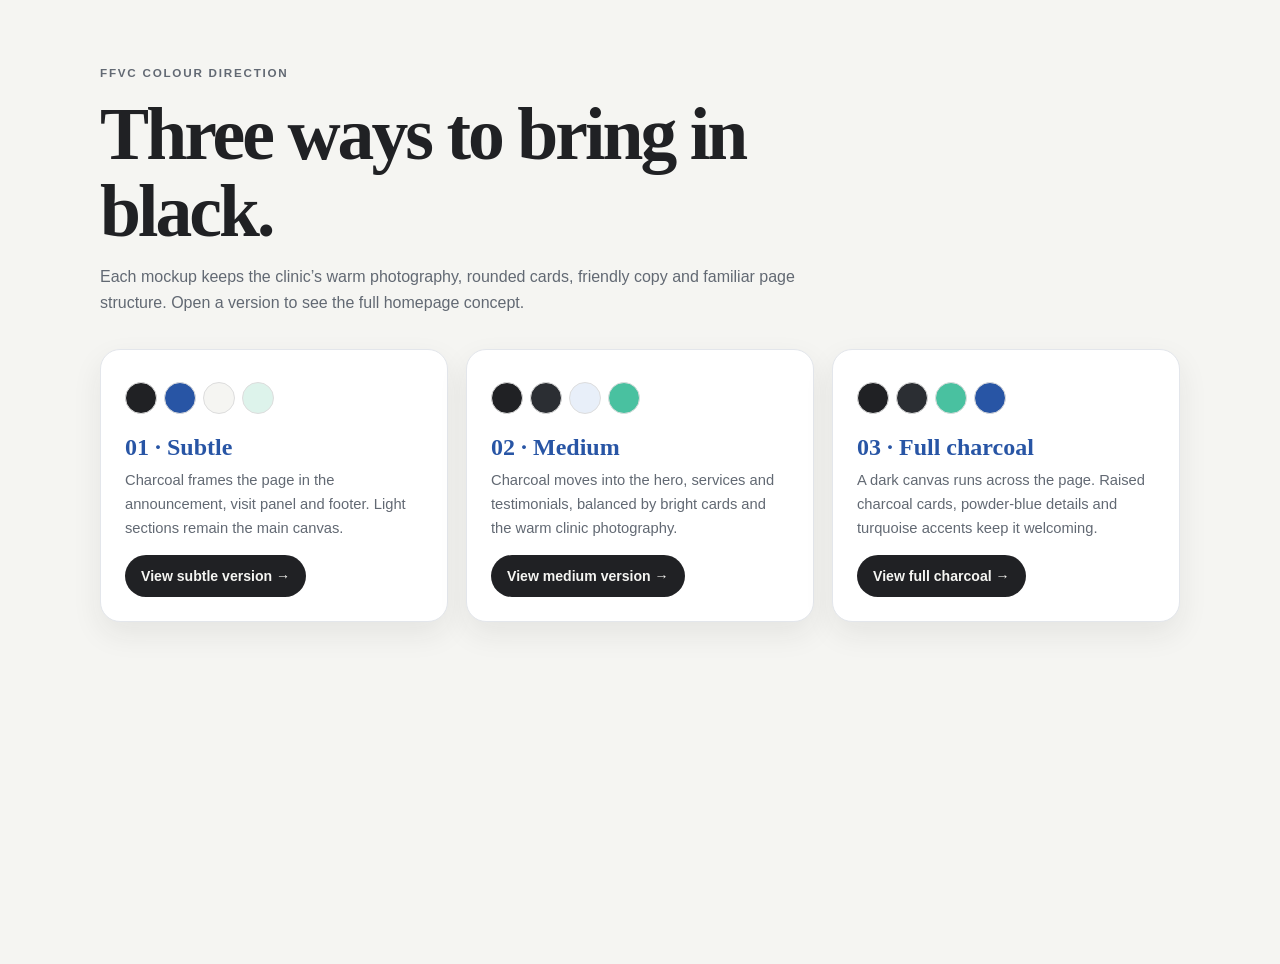
==== ffvc-black-mockups/index.html @ f1925865 "website update" ====
<!doctype html><html lang="en-AU"><head><meta charset="utf-8"><meta name="viewport" content="width=device-width,initial-scale=1"><title>FFVC — Black palette mockups</title><link rel="stylesheet" href="styles.css"><style>
body{min-height:100vh;background:#f5f5f2;color:#202124;font:16px/1.6 'DM Sans',Arial,sans-serif}.wrap{width:min(1080px,calc(100% - 40px));margin:64px auto}.intro{max-width:700px;margin-bottom:34px}.intro h1{font:600 clamp(2.6rem,6vw,4.6rem)/1.05 'Playfair Display',Georgia,serif;letter-spacing:-.04em;color:#202124;margin:0 0 14px}.intro p{color:#626973}.grid{display:grid;grid-template-columns:repeat(3,1fr);gap:18px}.option{display:flex;flex-direction:column;min-height:240px;padding:24px;border-radius:20px;background:white;border:1px solid #e3e6eb;box-shadow:0 12px 30px rgba(32,33,36,.08)}.swatches{display:flex;gap:7px;margin:8px 0 20px}.swatches i{width:32px;height:32px;border-radius:50%;border:1px solid #ddd}.option h2{font:600 1.5rem 'Playfair Display',Georgia,serif;color:#2855a5;margin:0 0 8px}.option p{font-size:.92rem;color:#626973}.option a{margin-top:auto;display:inline-flex;width:max-content;background:#202124;color:#f5f5f2;padding:10px 16px;border-radius:999px;font-size:.88rem;font-weight:700}@media(max-width:700px){.wrap{margin:38px auto}.grid{grid-template-columns:1fr}}
</style></head><body><main class="wrap"><div class="intro"><p class="eyebrow">FFVC colour direction</p><h1>Three ways to bring in black.</h1><p>Each mockup keeps the clinic’s warm photography, rounded cards, friendly copy and familiar page structure. Open a version to see the full homepage concept.</p></div><div class="grid"><article class="option"><div class="swatches"><i style="background:#202124"></i><i style="background:#2855a5"></i><i style="background:#f5f5f2"></i><i style="background:#ddf3eb"></i></div><h2>01 · Subtle</h2><p>Charcoal frames the page in the announcement, visit panel and footer. Light sections remain the main canvas.</p><a href="subtle.html">View subtle version →</a></article><article class="option"><div class="swatches"><i style="background:#202124"></i><i style="background:#2b2e33"></i><i style="background:#e8eff9"></i><i style="background:#49c1a0"></i></div><h2>02 · Medium</h2><p>Charcoal moves into the hero, services and testimonials, balanced by bright cards and the warm clinic photography.</p><a href="medium.html">View medium version →</a></article><article class="option"><div class="swatches"><i style="background:#202124"></i><i style="background:#2b2e33"></i><i style="background:#49c1a0"></i><i style="background:#2855a5"></i></div><h2>03 · Full charcoal</h2><p>A dark canvas runs across the page. Raised charcoal cards, powder-blue details and turquoise accents keep it welcoming.</p><a href="full.html">View full charcoal →</a></article></div></main></body></html>
---- ffvc-black-mockups/styles.css ----
:root{--ink:#202124;--blue:#2855A5;--teal:#49C1A0;--warm:#F5F5F2;--powder:#E8EFF9;--mint:#DDF3EB;--paper:#fff;--body:#202124;--surface:#fff;--canvas:#F5F5F2;--muted:#626973;--line:#e4e8ed;--radius:22px;--shadow:0 12px 34px rgba(32,33,36,.09)}
*{box-sizing:border-box}body{margin:0;background:var(--canvas);color:var(--body);font:16px/1.65 system-ui,-apple-system,BlinkMacSystemFont,'Segoe UI',sans-serif}h1,h2,h3,p{margin-top:0}h1,h2,h3{font-family:Georgia,'Times New Roman',serif;line-height:1.12}a{color:inherit;text-decoration:none}.announcement{text-align:center;padding:8px 18px;background:var(--ink);color:var(--warm);font-size:.82rem;font-weight:600}.header{position:sticky;top:0;z-index:5;background:var(--header,#F5F5F2);color:var(--header-ink,#202124);border-bottom:1px solid var(--line)}.nav{max-width:1160px;height:84px;margin:auto;padding:0 22px;display:flex;align-items:center;justify-content:space-between;gap:28px}.logo{width:min(390px,39vw);height:62px;object-fit:contain;object-position:left center}.links{display:flex;align-items:center;gap:23px;font-size:.88rem;font-weight:650}.button{display:inline-flex;align-items:center;justify-content:center;padding:12px 20px;border-radius:999px;background:var(--blue);color:var(--warm);font-weight:750;box-shadow:0 8px 18px rgba(40,85,165,.17)}.button.secondary{background:var(--surface);color:var(--blue);border:1px solid var(--line);box-shadow:none}.container{width:min(1160px,calc(100% - 44px));margin:auto}.hero{padding:70px 0 78px;background:var(--hero,linear-gradient(112deg,#E8EFF9,#F5F5F2 52%,#DDF3EB))}.hero-grid{display:grid;grid-template-columns:1fr 1.02fr;gap:58px;align-items:center}.eyebrow{color:var(--eyebrow,#2855A5);font-size:.73rem;font-weight:800;letter-spacing:.15em;text-transform:uppercase;margin-bottom:13px}.hero h1{max-width:580px;color:var(--hero-title,#2855A5);font-size:clamp(3.1rem,5.3vw,5rem);letter-spacing:-.045em;margin-bottom:18px}.hero h1 em{color:var(--teal);font-style:normal}.hero-copy>p:not(.eyebrow){max-width:495px;color:var(--body);font-size:1.07rem}.actions{display:flex;flex-wrap:wrap;gap:12px;margin:25px 0}.trust{font-size:.87rem;color:var(--muted)}.hero-photo{position:relative}.hero-photo img{display:block;width:100%;height:430px;object-fit:cover;border-radius:46% 46% 24px 24px;box-shadow:var(--shadow)}.photo-note{position:absolute;left:-24px;bottom:22px;max-width:235px;background:var(--surface);padding:15px 18px;border-radius:16px;box-shadow:var(--shadow);font-size:.87rem}.photo-note strong{display:block;color:var(--blue);font:600 1.1rem Georgia,'Times New Roman',serif}.section{padding:76px 0;background:var(--section-bg,var(--canvas));color:var(--body)}.section-head{text-align:center;max-width:720px;margin:0 auto 38px}.section h2{font-size:clamp(2.15rem,4vw,3.1rem);color:var(--section-title,var(--blue));margin-bottom:14px;letter-spacing:-.03em}.section-head>p:last-child{color:var(--section-lead,var(--muted));margin-bottom:0}.cards{display:grid;grid-template-columns:repeat(3,1fr);gap:18px}.card{background:var(--card,var(--surface));color:var(--card-ink,var(--body));border:1px solid var(--card-line,var(--line));padding:24px;border-radius:var(--radius);box-shadow:var(--card-shadow,0 8px 24px rgba(40,85,165,.055))}.icon{width:48px;height:48px;border-radius:16px;background:var(--icon-bg,var(--mint));color:var(--blue);display:grid;place-items:center;font-size:1.2rem;font-weight:800;margin-bottom:16px}.card h3{font-size:1.25rem;color:var(--card-title,var(--blue));margin-bottom:8px}.card p{font-size:.92rem;color:var(--card-copy,var(--muted));margin-bottom:0}.services{--section-bg:var(--mint);padding-top:82px;padding-bottom:86px}.service-grid{display:grid;grid-template-columns:repeat(3,1fr);gap:18px}.service{padding:24px;background:var(--surface);border-radius:18px;box-shadow:var(--shadow)}.service .icon{background:transparent;color:var(--teal);font-size:1.5rem;margin-bottom:6px}.service h3{font-size:1.25rem;color:var(--blue);margin-bottom:7px}.service p{font-size:.92rem;color:var(--muted);margin-bottom:0}.service-cta{text-align:center;margin-top:30px}.about{display:grid;grid-template-columns:1fr 1fr;align-items:center;gap:62px}.about-photo img{width:100%;height:420px;object-fit:cover;border-radius:26px;box-shadow:var(--shadow)}.about h2{color:var(--blue);font-size:clamp(2.2rem,4vw,3.2rem)}.about-copy>p:not(.eyebrow){color:var(--muted)}.checks{padding-left:0;list-style:none;display:grid;gap:10px;margin:23px 0}.checks li:before{content:'✓';color:var(--teal);font-weight:900;margin-right:10px}.quotes{--section-bg:var(--powder);text-align:center}.quote{font:1.08rem/1.55 Georgia,'Times New Roman',serif;color:var(--body);margin-bottom:20px}.avatar{display:inline-grid;place-items:center;width:40px;height:40px;border-radius:50%;background:var(--mint);color:var(--blue);font-weight:800;margin-right:8px}.person{font-size:.86rem;font-weight:700}.visit{padding:78px 0}.visit-card{display:grid;grid-template-columns:1.1fr .9fr;overflow:hidden;border-radius:28px;background:var(--ink);color:var(--warm);box-shadow:var(--shadow)}.visit-copy{padding:42px}.visit-copy h2{color:var(--warm);font-size:clamp(2.2rem,4vw,3rem)}.visit-copy p{color:var(--powder);max-width:450px}.visit-copy .eyebrow{color:var(--teal)}.details{display:flex;flex-wrap:wrap;gap:24px;margin:22px 0}.details b,.details span{display:block}.details span{font-size:.85rem;color:var(--powder)}.map{min-height:355px;background:linear-gradient(135deg,#d8e4ef,#abc1d4);display:grid;place-items:center;color:#39516a;text-align:center;padding:22px}.map-card{background:rgba(255,255,255,.88);padding:18px 24px;border-radius:15px}.footer{background:var(--ink);color:var(--powder);padding:48px 0 20px}.footer-grid{display:grid;grid-template-columns:1.3fr 1fr 1fr;gap:42px;padding-bottom:32px}.footer .logo{width:205px;height:74px;filter:brightness(0) invert(1);opacity:.95}.footer h3{font:800 .78rem system-ui,-apple-system,BlinkMacSystemFont,'Segoe UI',sans-serif;color:var(--teal);letter-spacing:.13em;text-transform:uppercase}.footer p,.footer a,.footer span{font-size:.9rem}.footer p{max-width:290px;color:#d2d8e1}.footer-links{display:grid;gap:7px}.copyright{border-top:1px solid rgba(245,245,242,.18);padding-top:15px;display:flex;justify-content:space-between;color:#c7ced7;font-size:.78rem}
/* Subtle */.theme-subtle{--header:#F5F5F2;--header-ink:#202124;--hero:linear-gradient(112deg,#E8EFF9,#F5F5F2 52%,#DDF3EB)}
/* Medium: charcoal anchor bands, light content sections */.theme-medium{--eyebrow:#49C1A0;--header:#202124;--header-ink:#F5F5F2;--line:#404247;--hero:#202124;--hero-title:#F5F5F2;--body:#202124}.theme-medium .hero{color:#F5F5F2}.theme-medium .hero-copy>p:not(.eyebrow){color:#E8EFF9}.theme-medium .trust{color:#E8EFF9}.theme-medium .photo-note{--surface:#F5F5F2}.theme-medium .services{--section-bg:#202124;--section-title:#F5F5F2;--section-lead:#E8EFF9;--surface:#F5F5F2}.theme-medium .quotes{--section-bg:#202124;--section-title:#F5F5F2;--section-lead:#E8EFF9;--card:#F5F5F2}
/* Full charcoal canvas */.theme-full{--eyebrow:#49C1A0;--canvas:#202124;--header:#202124;--header-ink:#F5F5F2;--line:#44474c;--body:#F5F5F2;--muted:#D2D6DD;--hero:#202124;--hero-title:#F5F5F2;--section-bg:#202124;--section-title:#F5F5F2;--section-lead:#D2D6DD;--card:#2B2E33;--card-ink:#F5F5F2;--card-title:#F5F5F2;--card-copy:#D2D6DD;--card-line:#44474c;--surface:#2B2E33;--shadow:0 14px 36px rgba(0,0,0,.22)}.theme-full .hero-copy>p:not(.eyebrow),.theme-full .about-copy>p:not(.eyebrow){color:#D2D6DD}.theme-full .about h2{color:#F5F5F2}.theme-full .services{--section-bg:#202124}.theme-full .quotes{--section-bg:#202124;--card:#2B2E33}.theme-full .service{background:#2B2E33;color:#F5F5F2}.theme-full .service h3{color:#F5F5F2}.theme-full .service p{color:#D2D6DD}.theme-full .service .icon{color:var(--teal)}.theme-full .button.secondary{--surface:#2B2E33;color:#F5F5F2;border-color:#4b4e54}
.preview-bar{max-width:1160px;margin:28px auto 0;padding:0 22px;color:#646970;font:600 .76rem system-ui,-apple-system,BlinkMacSystemFont,'Segoe UI',sans-serif;letter-spacing:.1em;text-transform:uppercase}.preview-bar span{display:inline-block;border:1px solid #d7dbe1;border-radius:999px;padding:6px 11px;background:#fff}.theme-full .preview-bar{color:#d2d6dd}.theme-full .preview-bar span{background:#2b2e33;border-color:#44474c}
@media(max-width:850px){.links{gap:12px;font-size:.78rem}.nav{height:74px}.logo{width:280px}.hero-grid{gap:30px}.cards,.service-grid{grid-template-columns:repeat(2,1fr)}.about{gap:36px}.about-photo img{height:350px}}
@media(max-width:650px){.nav{height:68px}.logo{width:190px;height:54px}.links a:not(.button){display:none}.container{width:min(100% - 32px,560px)}.hero{padding:48px 0 58px}.hero-grid,.about{grid-template-columns:1fr;gap:30px}.hero h1{font-size:clamp(2.8rem,12vw,4rem)}.hero-photo img{height:330px}.photo-note{left:10px;bottom:12px}.section{padding:58px 0}.cards,.service-grid{grid-template-columns:1fr}.about-photo{order:2}.about-photo img{height:310px}.visit{padding:56px 0}.visit-card{grid-template-columns:1fr}.visit-copy{padding:30px 24px}.map{min-height:230px}.footer-grid{grid-template-columns:1fr 1fr;gap:24px}.footer-grid>div:first-child{grid-column:1/-1}.copyright{flex-direction:column;gap:4px}.theme-full .cards .card{padding:21px}}

.theme-full .photo-note{--surface:#F5F5F2;color:#202124}.theme-full .cards .card{--card:#F5F5F2;--card-ink:#202124;--card-title:#2855A5;--card-copy:#202124;--card-line:#E8EFF9}.theme-full .service{background:#F5F5F2;color:#202124}.theme-full .service h3{color:#2855A5}.theme-full .service p{color:#202124}.theme-full .visit-copy{background:#E8EFF9;color:#202124}.theme-full .visit-copy h2{color:#202124}.theme-full .visit-copy p{color:#202124}.theme-full .visit-copy .eyebrow{color:#2855A5}.theme-full .visit-copy .details span{color:#202124}
.theme-full .visit-copy .details b{color:#202124}
.theme-medium .hero-photo img{height:auto;aspect-ratio:3 / 2;object-fit:cover;object-position:center center}.theme-full .hero-photo img{height:auto;aspect-ratio:3 / 2;object-fit:cover;object-position:center center}.theme-full .cards .icon{background:#B8E2D5}

.visit-card{grid-template-columns:1fr 1fr;align-items:stretch}.visit-copy{align-self:center}.locations{display:grid;align-content:center;gap:14px;padding:18px;background:#202124}.location-card{padding:18px 20px;border-radius:18px;background:#F5F5F2;color:#202124;box-shadow:0 8px 22px rgba(0,0,0,.12)}.location-card .eyebrow{margin-bottom:5px;color:#2855A5}.location-card h3{margin:0 0 5px;color:#202124;font:700 1.08rem system-ui,-apple-system,BlinkMacSystemFont,'Segoe UI',sans-serif}.location-card>p:not(.eyebrow){margin:0 0 12px;color:#202124;font-size:.9rem}.location-actions{display:flex;align-items:center;flex-wrap:wrap;gap:10px}.location-phone{color:#2855A5;font-weight:750}.location-card .directions{padding:9px 13px;background:#E8EFF9;border-color:#E8EFF9;color:#2855A5;font-size:.82rem;box-shadow:none}.footer-location{display:grid;gap:2px;margin-bottom:9px}.footer-location b{display:inline-block;width:max-content;padding:3px 8px;border-radius:6px;background:#E8EFF9;color:#2855A5;font-size:.87rem}.theme-full .locations{background:#202124}.theme-full .visit-copy{background:#E8EFF9;color:#202124}.theme-full .visit-copy h2,.theme-full .visit-copy p{color:#202124}.theme-full .visit-copy .eyebrow{color:#2855A5}
@media(max-width:650px){.visit-card{grid-template-columns:1fr}.locations{padding:18px}.location-card{padding:17px}}
.photo-note span{display:block;margin-top:4px;color:#626973;font-size:.86rem;line-height:1.45}
.trust{display:flex;align-items:center;gap:12px;font-size:.87rem}.trust-icons{display:flex;align-items:center;flex:0 0 auto}.trust-icons span{display:grid;place-items:center;width:31px;height:31px;margin-left:-5px;border:2px solid var(--trust-border,#F5F5F2);border-radius:50%;background:#DDF3EB;color:#2855A5}.trust-icons span:first-child{margin-left:0}.trust-icons svg{width:16px;height:16px}.theme-medium .trust-icons span,.theme-full .trust-icons span{border-color:#202124}
.location-card{display:grid;grid-template-columns:minmax(0,1fr) 150px;align-items:center;gap:14px}.location-info{min-width:0}.location-map{display:block;width:150px;height:112px;border:0;border-radius:12px;background:#E8EFF9}.location-card .location-actions{gap:8px}.location-card .directions{white-space:nowrap}
@media(max-width:650px){.location-card{grid-template-columns:1fr}.location-map{width:100%;height:140px}}

/* Shared location layout: intro above two side-by-side clinic panels */.visit-card{grid-template-columns:1fr;gap:22px;padding:28px}.visit-copy{align-self:stretch;text-align:center;padding:24px 28px;background:#E8EFF9;color:#202124;border-radius:18px}.visit-copy h2,.visit-copy p{color:#202124}.visit-copy .eyebrow{color:#2855A5}.locations{grid-template-columns:repeat(2,minmax(0,1fr));align-content:stretch;gap:14px;padding:0;background:transparent}.location-card{grid-template-columns:minmax(0,1fr) 135px;align-items:center;gap:12px;padding:17px}.location-map{width:135px;height:112px}.location-card a.button.secondary.directions{color:#2855A5;background:#E8EFF9;border-color:#CDDDF1}.theme-full .visit-card{background:#202124}.theme-full .visit-copy{background:#E8EFF9;color:#202124}.theme-full .visit-copy h2,.theme-full .visit-copy p{color:#202124}.theme-full .visit-copy .eyebrow{color:#2855A5}
@media(max-width:850px){.locations{grid-template-columns:1fr}.location-card{grid-template-columns:minmax(0,1fr) 160px}.location-map{width:160px;height:120px}}
@media(max-width:650px){.visit-card{padding:18px}.locations{grid-template-columns:1fr}.location-card{grid-template-columns:1fr}.location-map{width:100%;height:140px}}

/* Transparent visit heading over a softened charcoal outer panel */.visit-card{background:#2B2E33}.visit-copy{background:transparent;color:#F5F5F2}.visit-copy h2,.visit-copy p{color:#F5F5F2}.visit-copy .eyebrow{color:#49C1A0}.theme-full .visit-card{background:#2B2E33}.theme-full .visit-copy{background:transparent;color:#F5F5F2}.theme-full .visit-copy h2,.theme-full .visit-copy p{color:#F5F5F2}.theme-full .visit-copy .eyebrow{color:#49C1A0}

/* More contrast and a tighter visit panel */.visit{padding:54px 0}.visit-card{padding:22px;gap:16px;background:#3B424D}.visit-copy{padding:8px 16px 0;text-align:center}.visit-copy .eyebrow{margin-bottom:8px}.visit-copy h2{margin:0 auto 12px}.visit-copy p:not(.eyebrow){max-width:600px;margin:0 auto;color:#E8EFF9;text-align:center}.theme-full .visit-card{background:#3B424D}.theme-full .visit-copy{padding:8px 16px 0;background:transparent;text-align:center}.theme-full .visit-copy h2{margin:0 auto 12px;color:#F5F5F2}.theme-full .visit-copy p:not(.eyebrow){max-width:600px;margin:0 auto;color:#E8EFF9;text-align:center}.theme-full .visit-copy .eyebrow{margin-bottom:8px}
@media(max-width:650px){.visit{padding:42px 0}.visit-card{padding:16px;gap:14px}.visit-copy{padding:6px 8px 0}}
/* Full charcoal location refinements: remove the dark inset, lift the panel, enlarge maps */
.theme-full .visit-card{background:#48505C}
.theme-full .locations{padding:0;background:transparent;gap:16px}
.theme-full .location-map{width:175px;height:132px}
.theme-full .location-card{grid-template-columns:minmax(0,1fr) 175px;gap:16px}
@media(max-width:850px){.theme-full .location-map{width:160px;height:124px}.theme-full .location-card{grid-template-columns:minmax(0,1fr) 160px}}
@media(max-width:650px){.theme-full .location-card{grid-template-columns:1fr}.theme-full .location-map{width:100%;height:160px}}

/* Shared hero treatment: friendly team photo in a clean rounded rectangle */
.hero-photo img{border-radius:26px;object-position:center center}

/* Give the shared hero photo more visual weight in both charcoal treatments */
.theme-medium .hero-grid,.theme-full .hero-grid{grid-template-columns:.88fr 1.12fr;gap:40px}
.theme-medium .hero-photo img,.theme-full .hero-photo img{aspect-ratio:4 / 3}
@media(max-width:850px){.theme-medium .hero-grid,.theme-full .hero-grid{grid-template-columns:.9fr 1.1fr;gap:26px}}
@media(max-width:650px){.theme-medium .hero-grid,.theme-full .hero-grid{grid-template-columns:1fr}.theme-medium .hero-photo img,.theme-full .hero-photo img{aspect-ratio:4 / 3}}

/* Keep full charcoal hero geometry explicitly matched to the medium version */
.theme-full .hero-grid{grid-template-columns:.88fr 1.12fr;gap:40px}
.theme-full .hero-photo img{aspect-ratio:4 / 3;border-radius:26px;object-position:center center}
@media(max-width:850px){.theme-full .hero-grid{grid-template-columns:.9fr 1.1fr;gap:26px}}
@media(max-width:650px){.theme-full .hero-grid{grid-template-columns:1fr}.theme-full .hero-photo img{aspect-ratio:4 / 3}}

/* Footer locations without badge backgrounds */
.footer-location b{width:auto;padding:0;border-radius:0;background:transparent;color:#49C1A0}
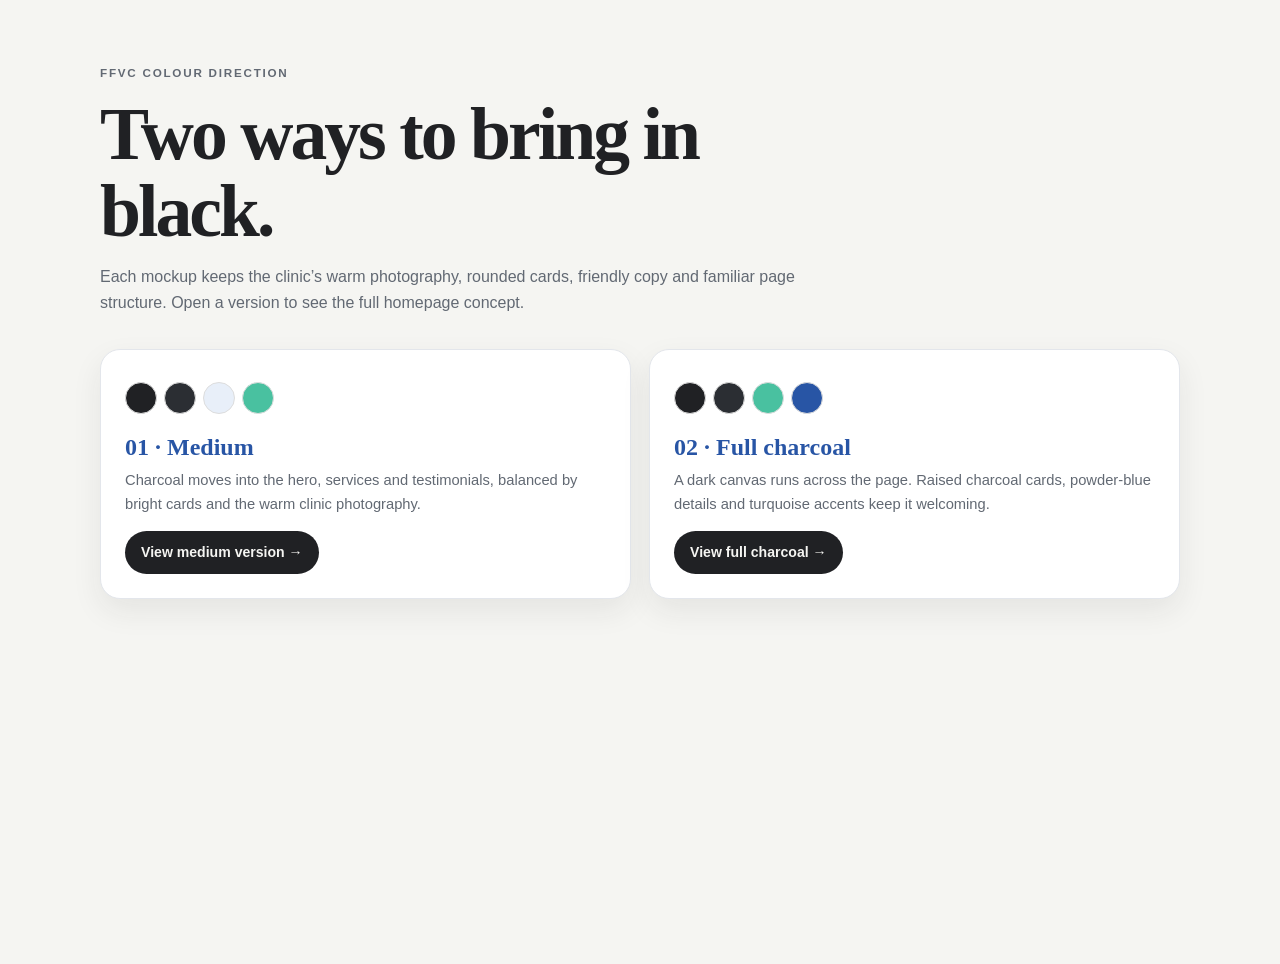
==== commit 0fc4ae8e: "Refine black mockups for review: drop subtle variant, fix hero crop, and align service card titles w" ====
--- a/ffvc-black-mockups/index.html
+++ b/ffvc-black-mockups/index.html
@@ -1,3 +1,3 @@
 <!doctype html><html lang="en-AU"><head><meta charset="utf-8"><meta name="viewport" content="width=device-width,initial-scale=1"><title>FFVC — Black palette mockups</title><link rel="stylesheet" href="styles.css"><style>
-body{min-height:100vh;background:#f5f5f2;color:#202124;font:16px/1.6 'DM Sans',Arial,sans-serif}.wrap{width:min(1080px,calc(100% - 40px));margin:64px auto}.intro{max-width:700px;margin-bottom:34px}.intro h1{font:600 clamp(2.6rem,6vw,4.6rem)/1.05 'Playfair Display',Georgia,serif;letter-spacing:-.04em;color:#202124;margin:0 0 14px}.intro p{color:#626973}.grid{display:grid;grid-template-columns:repeat(3,1fr);gap:18px}.option{display:flex;flex-direction:column;min-height:240px;padding:24px;border-radius:20px;background:white;border:1px solid #e3e6eb;box-shadow:0 12px 30px rgba(32,33,36,.08)}.swatches{display:flex;gap:7px;margin:8px 0 20px}.swatches i{width:32px;height:32px;border-radius:50%;border:1px solid #ddd}.option h2{font:600 1.5rem 'Playfair Display',Georgia,serif;color:#2855a5;margin:0 0 8px}.option p{font-size:.92rem;color:#626973}.option a{margin-top:auto;display:inline-flex;width:max-content;background:#202124;color:#f5f5f2;padding:10px 16px;border-radius:999px;font-size:.88rem;font-weight:700}@media(max-width:700px){.wrap{margin:38px auto}.grid{grid-template-columns:1fr}}
-</style></head><body><main class="wrap"><div class="intro"><p class="eyebrow">FFVC colour direction</p><h1>Three ways to bring in black.</h1><p>Each mockup keeps the clinic’s warm photography, rounded cards, friendly copy and familiar page structure. Open a version to see the full homepage concept.</p></div><div class="grid"><article class="option"><div class="swatches"><i style="background:#202124"></i><i style="background:#2855a5"></i><i style="background:#f5f5f2"></i><i style="background:#ddf3eb"></i></div><h2>01 · Subtle</h2><p>Charcoal frames the page in the announcement, visit panel and footer. Light sections remain the main canvas.</p><a href="subtle.html">View subtle version →</a></article><article class="option"><div class="swatches"><i style="background:#202124"></i><i style="background:#2b2e33"></i><i style="background:#e8eff9"></i><i style="background:#49c1a0"></i></div><h2>02 · Medium</h2><p>Charcoal moves into the hero, services and testimonials, balanced by bright cards and the warm clinic photography.</p><a href="medium.html">View medium version →</a></article><article class="option"><div class="swatches"><i style="background:#202124"></i><i style="background:#2b2e33"></i><i style="background:#49c1a0"></i><i style="background:#2855a5"></i></div><h2>03 · Full charcoal</h2><p>A dark canvas runs across the page. Raised charcoal cards, powder-blue details and turquoise accents keep it welcoming.</p><a href="full.html">View full charcoal →</a></article></div></main></body></html>
+body{min-height:100vh;background:#f5f5f2;color:#202124;font:16px/1.6 'DM Sans',Arial,sans-serif}.wrap{width:min(1080px,calc(100% - 40px));margin:64px auto}.intro{max-width:700px;margin-bottom:34px}.intro h1{font:600 clamp(2.6rem,6vw,4.6rem)/1.05 'Playfair Display',Georgia,serif;letter-spacing:-.04em;color:#202124;margin:0 0 14px}.intro p{color:#626973}.grid{display:grid;grid-template-columns:repeat(2,1fr);gap:18px}.option{display:flex;flex-direction:column;min-height:240px;padding:24px;border-radius:20px;background:white;border:1px solid #e3e6eb;box-shadow:0 12px 30px rgba(32,33,36,.08)}.swatches{display:flex;gap:7px;margin:8px 0 20px}.swatches i{width:32px;height:32px;border-radius:50%;border:1px solid #ddd}.option h2{font:600 1.5rem 'Playfair Display',Georgia,serif;color:#2855a5;margin:0 0 8px}.option p{font-size:.92rem;color:#626973}.option a{margin-top:auto;display:inline-flex;width:max-content;background:#202124;color:#f5f5f2;padding:10px 16px;border-radius:999px;font-size:.88rem;font-weight:700}@media(max-width:700px){.wrap{margin:38px auto}.grid{grid-template-columns:1fr}}
+</style></head><body><main class="wrap"><div class="intro"><p class="eyebrow">FFVC colour direction</p><h1>Two ways to bring in black.</h1><p>Each mockup keeps the clinic’s warm photography, rounded cards, friendly copy and familiar page structure. Open a version to see the full homepage concept.</p></div><div class="grid"><article class="option"><div class="swatches"><i style="background:#202124"></i><i style="background:#2b2e33"></i><i style="background:#e8eff9"></i><i style="background:#49c1a0"></i></div><h2>01 · Medium</h2><p>Charcoal moves into the hero, services and testimonials, balanced by bright cards and the warm clinic photography.</p><a href="medium.html">View medium version →</a></article><article class="option"><div class="swatches"><i style="background:#202124"></i><i style="background:#2b2e33"></i><i style="background:#49c1a0"></i><i style="background:#2855a5"></i></div><h2>02 · Full charcoal</h2><p>A dark canvas runs across the page. Raised charcoal cards, powder-blue details and turquoise accents keep it welcoming.</p><a href="full.html">View full charcoal →</a></article></div></main></body></html>
--- a/ffvc-black-mockups/styles.css
+++ b/ffvc-black-mockups/styles.css
@@ -1,6 +1,5 @@
 :root{--ink:#202124;--blue:#2855A5;--teal:#49C1A0;--warm:#F5F5F2;--powder:#E8EFF9;--mint:#DDF3EB;--paper:#fff;--body:#202124;--surface:#fff;--canvas:#F5F5F2;--muted:#626973;--line:#e4e8ed;--radius:22px;--shadow:0 12px 34px rgba(32,33,36,.09)}
 *{box-sizing:border-box}body{margin:0;background:var(--canvas);color:var(--body);font:16px/1.65 system-ui,-apple-system,BlinkMacSystemFont,'Segoe UI',sans-serif}h1,h2,h3,p{margin-top:0}h1,h2,h3{font-family:Georgia,'Times New Roman',serif;line-height:1.12}a{color:inherit;text-decoration:none}.announcement{text-align:center;padding:8px 18px;background:var(--ink);color:var(--warm);font-size:.82rem;font-weight:600}.header{position:sticky;top:0;z-index:5;background:var(--header,#F5F5F2);color:var(--header-ink,#202124);border-bottom:1px solid var(--line)}.nav{max-width:1160px;height:84px;margin:auto;padding:0 22px;display:flex;align-items:center;justify-content:space-between;gap:28px}.logo{width:min(390px,39vw);height:62px;object-fit:contain;object-position:left center}.links{display:flex;align-items:center;gap:23px;font-size:.88rem;font-weight:650}.button{display:inline-flex;align-items:center;justify-content:center;padding:12px 20px;border-radius:999px;background:var(--blue);color:var(--warm);font-weight:750;box-shadow:0 8px 18px rgba(40,85,165,.17)}.button.secondary{background:var(--surface);color:var(--blue);border:1px solid var(--line);box-shadow:none}.container{width:min(1160px,calc(100% - 44px));margin:auto}.hero{padding:70px 0 78px;background:var(--hero,linear-gradient(112deg,#E8EFF9,#F5F5F2 52%,#DDF3EB))}.hero-grid{display:grid;grid-template-columns:1fr 1.02fr;gap:58px;align-items:center}.eyebrow{color:var(--eyebrow,#2855A5);font-size:.73rem;font-weight:800;letter-spacing:.15em;text-transform:uppercase;margin-bottom:13px}.hero h1{max-width:580px;color:var(--hero-title,#2855A5);font-size:clamp(3.1rem,5.3vw,5rem);letter-spacing:-.045em;margin-bottom:18px}.hero h1 em{color:var(--teal);font-style:normal}.hero-copy>p:not(.eyebrow){max-width:495px;color:var(--body);font-size:1.07rem}.actions{display:flex;flex-wrap:wrap;gap:12px;margin:25px 0}.trust{font-size:.87rem;color:var(--muted)}.hero-photo{position:relative}.hero-photo img{display:block;width:100%;height:430px;object-fit:cover;border-radius:46% 46% 24px 24px;box-shadow:var(--shadow)}.photo-note{position:absolute;left:-24px;bottom:22px;max-width:235px;background:var(--surface);padding:15px 18px;border-radius:16px;box-shadow:var(--shadow);font-size:.87rem}.photo-note strong{display:block;color:var(--blue);font:600 1.1rem Georgia,'Times New Roman',serif}.section{padding:76px 0;background:var(--section-bg,var(--canvas));color:var(--body)}.section-head{text-align:center;max-width:720px;margin:0 auto 38px}.section h2{font-size:clamp(2.15rem,4vw,3.1rem);color:var(--section-title,var(--blue));margin-bottom:14px;letter-spacing:-.03em}.section-head>p:last-child{color:var(--section-lead,var(--muted));margin-bottom:0}.cards{display:grid;grid-template-columns:repeat(3,1fr);gap:18px}.card{background:var(--card,var(--surface));color:var(--card-ink,var(--body));border:1px solid var(--card-line,var(--line));padding:24px;border-radius:var(--radius);box-shadow:var(--card-shadow,0 8px 24px rgba(40,85,165,.055))}.icon{width:48px;height:48px;border-radius:16px;background:var(--icon-bg,var(--mint));color:var(--blue);display:grid;place-items:center;font-size:1.2rem;font-weight:800;margin-bottom:16px}.card h3{font-size:1.25rem;color:var(--card-title,var(--blue));margin-bottom:8px}.card p{font-size:.92rem;color:var(--card-copy,var(--muted));margin-bottom:0}.services{--section-bg:var(--mint);padding-top:82px;padding-bottom:86px}.service-grid{display:grid;grid-template-columns:repeat(3,1fr);gap:18px}.service{padding:24px;background:var(--surface);border-radius:18px;box-shadow:var(--shadow)}.service .icon{background:transparent;color:var(--teal);font-size:1.5rem;margin-bottom:6px}.service h3{font-size:1.25rem;color:var(--blue);margin-bottom:7px}.service p{font-size:.92rem;color:var(--muted);margin-bottom:0}.service-cta{text-align:center;margin-top:30px}.about{display:grid;grid-template-columns:1fr 1fr;align-items:center;gap:62px}.about-photo img{width:100%;height:420px;object-fit:cover;border-radius:26px;box-shadow:var(--shadow)}.about h2{color:var(--blue);font-size:clamp(2.2rem,4vw,3.2rem)}.about-copy>p:not(.eyebrow){color:var(--muted)}.checks{padding-left:0;list-style:none;display:grid;gap:10px;margin:23px 0}.checks li:before{content:'✓';color:var(--teal);font-weight:900;margin-right:10px}.quotes{--section-bg:var(--powder);text-align:center}.quote{font:1.08rem/1.55 Georgia,'Times New Roman',serif;color:var(--body);margin-bottom:20px}.avatar{display:inline-grid;place-items:center;width:40px;height:40px;border-radius:50%;background:var(--mint);color:var(--blue);font-weight:800;margin-right:8px}.person{font-size:.86rem;font-weight:700}.visit{padding:78px 0}.visit-card{display:grid;grid-template-columns:1.1fr .9fr;overflow:hidden;border-radius:28px;background:var(--ink);color:var(--warm);box-shadow:var(--shadow)}.visit-copy{padding:42px}.visit-copy h2{color:var(--warm);font-size:clamp(2.2rem,4vw,3rem)}.visit-copy p{color:var(--powder);max-width:450px}.visit-copy .eyebrow{color:var(--teal)}.details{display:flex;flex-wrap:wrap;gap:24px;margin:22px 0}.details b,.details span{display:block}.details span{font-size:.85rem;color:var(--powder)}.map{min-height:355px;background:linear-gradient(135deg,#d8e4ef,#abc1d4);display:grid;place-items:center;color:#39516a;text-align:center;padding:22px}.map-card{background:rgba(255,255,255,.88);padding:18px 24px;border-radius:15px}.footer{background:var(--ink);color:var(--powder);padding:48px 0 20px}.footer-grid{display:grid;grid-template-columns:1.3fr 1fr 1fr;gap:42px;padding-bottom:32px}.footer .logo{width:205px;height:74px;filter:brightness(0) invert(1);opacity:.95}.footer h3{font:800 .78rem system-ui,-apple-system,BlinkMacSystemFont,'Segoe UI',sans-serif;color:var(--teal);letter-spacing:.13em;text-transform:uppercase}.footer p,.footer a,.footer span{font-size:.9rem}.footer p{max-width:290px;color:#d2d8e1}.footer-links{display:grid;gap:7px}.copyright{border-top:1px solid rgba(245,245,242,.18);padding-top:15px;display:flex;justify-content:space-between;color:#c7ced7;font-size:.78rem}
-/* Subtle */.theme-subtle{--header:#F5F5F2;--header-ink:#202124;--hero:linear-gradient(112deg,#E8EFF9,#F5F5F2 52%,#DDF3EB)}
 /* Medium: charcoal anchor bands, light content sections */.theme-medium{--eyebrow:#49C1A0;--header:#202124;--header-ink:#F5F5F2;--line:#404247;--hero:#202124;--hero-title:#F5F5F2;--body:#202124}.theme-medium .hero{color:#F5F5F2}.theme-medium .hero-copy>p:not(.eyebrow){color:#E8EFF9}.theme-medium .trust{color:#E8EFF9}.theme-medium .photo-note{--surface:#F5F5F2}.theme-medium .services{--section-bg:#202124;--section-title:#F5F5F2;--section-lead:#E8EFF9;--surface:#F5F5F2}.theme-medium .quotes{--section-bg:#202124;--section-title:#F5F5F2;--section-lead:#E8EFF9;--card:#F5F5F2}
 /* Full charcoal canvas */.theme-full{--eyebrow:#49C1A0;--canvas:#202124;--header:#202124;--header-ink:#F5F5F2;--line:#44474c;--body:#F5F5F2;--muted:#D2D6DD;--hero:#202124;--hero-title:#F5F5F2;--section-bg:#202124;--section-title:#F5F5F2;--section-lead:#D2D6DD;--card:#2B2E33;--card-ink:#F5F5F2;--card-title:#F5F5F2;--card-copy:#D2D6DD;--card-line:#44474c;--surface:#2B2E33;--shadow:0 14px 36px rgba(0,0,0,.22)}.theme-full .hero-copy>p:not(.eyebrow),.theme-full .about-copy>p:not(.eyebrow){color:#D2D6DD}.theme-full .about h2{color:#F5F5F2}.theme-full .services{--section-bg:#202124}.theme-full .quotes{--section-bg:#202124;--card:#2B2E33}.theme-full .service{background:#2B2E33;color:#F5F5F2}.theme-full .service h3{color:#F5F5F2}.theme-full .service p{color:#D2D6DD}.theme-full .service .icon{color:var(--teal)}.theme-full .button.secondary{--surface:#2B2E33;color:#F5F5F2;border-color:#4b4e54}
 .preview-bar{max-width:1160px;margin:28px auto 0;padding:0 22px;color:#646970;font:600 .76rem system-ui,-apple-system,BlinkMacSystemFont,'Segoe UI',sans-serif;letter-spacing:.1em;text-transform:uppercase}.preview-bar span{display:inline-block;border:1px solid #d7dbe1;border-radius:999px;padding:6px 11px;background:#fff}.theme-full .preview-bar{color:#d2d6dd}.theme-full .preview-bar span{background:#2b2e33;border-color:#44474c}
@@ -51,3 +50,9 @@
 
 /* Footer locations without badge backgrounds */
 .footer-location b{width:auto;padding:0;border-radius:0;background:transparent;color:#49C1A0}
+
+/* Service cards: icon + title on one row */
+.service{display:grid;grid-template-columns:auto 1fr;column-gap:12px;row-gap:10px;align-items:center}
+.service .icon{grid-column:1;grid-row:1;margin-bottom:0;width:2rem;height:2rem;border-radius:0;font-size:1.45rem}
+.service h3{grid-column:2;grid-row:1;margin-bottom:0;line-height:1.2}
+.service p{grid-column:1/-1;grid-row:2}
